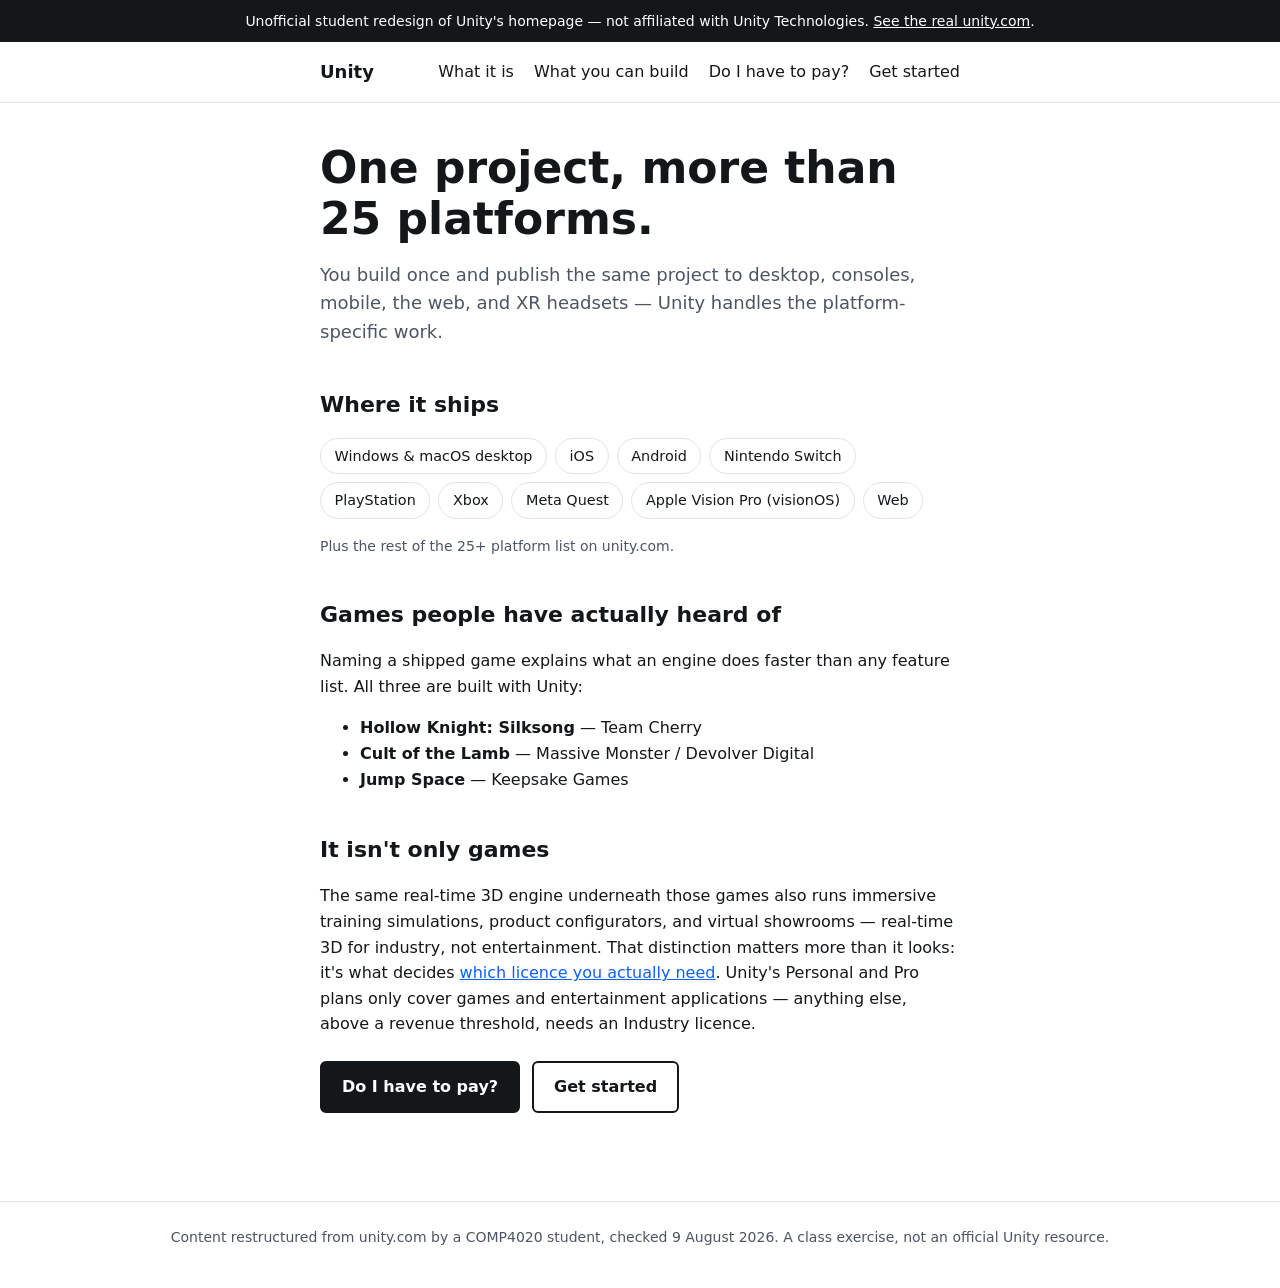
==== make.html @ 2195debd "build: make, cost, and start pages make.html — the platform list (25+, headlined rather than buried)" ====
<!doctype html>
<html lang="en-AU">
  <head>
    <meta charset="UTF-8" />
    <meta name="viewport" content="width=device-width, initial-scale=1.0" />
    <title>What you can build with Unity — an unofficial redesign</title>
    <link rel="stylesheet" href="./styles.css" />
  </head>
  <body>
    <p class="disclaimer">
      Unofficial student redesign of Unity's homepage — not affiliated with
      Unity Technologies. <a href="https://unity.com/">See the real unity.com</a>.
    </p>
    <header>
      <nav aria-label="Primary">
        <a class="brand" href="./">Unity</a>
        <a href="./">What it is</a>
        <a href="./make.html">What you can build</a>
        <a href="./cost.html">Do I have to pay?</a>
        <a href="./start.html">Get started</a>
      </nav>
    </header>
    <main>
      <h1>One project, more than 25 platforms.</h1>
      <p class="lede">
        You build once and publish the same project to desktop, consoles,
        mobile, the web, and XR headsets — Unity handles the platform-specific
        work.
      </p>

      <h2>Where it ships</h2>
      <ul class="platform-list">
        <li>Windows &amp; macOS desktop</li>
        <li>iOS</li>
        <li>Android</li>
        <li>Nintendo Switch</li>
        <li>PlayStation</li>
        <li>Xbox</li>
        <li>Meta Quest</li>
        <li>Apple Vision Pro (visionOS)</li>
        <li>Web</li>
      </ul>
      <p class="note">Plus the rest of the 25+ platform list on unity.com.</p>

      <h2>Games people have actually heard of</h2>
      <p>
        Naming a shipped game explains what an engine does faster than any
        feature list. All three are built with Unity:
      </p>
      <ul>
        <li><strong>Hollow Knight: Silksong</strong> — Team Cherry</li>
        <li><strong>Cult of the Lamb</strong> — Massive Monster / Devolver Digital</li>
        <li><strong>Jump Space</strong> — Keepsake Games</li>
      </ul>

      <h2>It isn't only games</h2>
      <p>
        The same real-time 3D engine underneath those games also runs
        immersive training simulations, product configurators, and virtual
        showrooms — real-time 3D for industry, not entertainment. That
        distinction matters more than it looks: it's what decides
        <a href="./cost.html">which licence you actually need</a>. Unity's
        Personal and Pro plans only cover games and entertainment
        applications — anything else, above a revenue threshold, needs an
        Industry licence.
      </p>

      <div class="actions">
        <a class="button button-primary" href="./cost.html"
          >Do I have to pay?</a
        >
        <a class="button button-secondary" href="./start.html"
          >Get started</a
        >
      </div>
    </main>
    <footer>
      <p>
        Content restructured from unity.com by a COMP4020 student, checked 9
        August 2026. A class exercise, not an official Unity resource.
      </p>
    </footer>
  </body>
</html>
---- styles.css ----
:root {
  --ink: #14171a;
  --muted: #4b5563;
  --paper: #fff;
  --line: #e2e4e8;
  --accent: #0b5fff;
  --accent-ink: #fff;
  --warn-bg: #fff7e6;
  --warn-border: #e8b23d;
  --max-width: 42rem;
}

* {
  box-sizing: border-box;
}

body {
  margin: 0;
  font-family:
    system-ui,
    -apple-system,
    "Segoe UI",
    sans-serif;
  line-height: 1.6;
  color: var(--ink);
  background: var(--paper);
}

a {
  color: var(--accent);
}

.disclaimer {
  margin: 0;
  padding: 0.6rem 1rem;
  background: var(--ink);
  color: var(--paper);
  font-size: 0.875rem;
  text-align: center;
}

.disclaimer a {
  color: var(--paper);
}

header {
  border-bottom: 1px solid var(--line);
}

nav[aria-label="Primary"] {
  max-width: var(--max-width);
  margin: 0 auto;
  padding: 1rem;
  display: flex;
  flex-wrap: wrap;
  align-items: center;
  gap: 0.5rem 1.25rem;
}

nav[aria-label="Primary"] a {
  color: var(--ink);
  text-decoration: none;
  font-weight: 500;
}

nav[aria-label="Primary"] a:hover {
  text-decoration: underline;
}

nav[aria-label="Primary"] a.brand {
  font-weight: 700;
  font-size: 1.125rem;
  margin-right: auto;
}

main {
  max-width: var(--max-width);
  margin: 0 auto;
  padding: 2.5rem 1rem 4rem;
}

h1 {
  font-size: clamp(1.75rem, 1.1rem + 3vw, 2.75rem);
  line-height: 1.15;
  margin: 0 0 1rem;
}

h2 {
  font-size: 1.375rem;
  margin: 2.5rem 0 1rem;
}

h3 {
  font-size: 1.125rem;
  margin: 0 0 0.5rem;
}

p {
  margin: 0 0 1rem;
}

.lede {
  font-size: 1.125rem;
  color: var(--muted);
}

.quick-facts {
  display: flex;
  flex-wrap: wrap;
  gap: 1.5rem;
  margin: 1.5rem 0;
  padding: 1rem 0;
  border-top: 1px solid var(--line);
  border-bottom: 1px solid var(--line);
}

.quick-facts dt {
  font-size: 0.8rem;
  text-transform: uppercase;
  letter-spacing: 0.05em;
  color: var(--muted);
  margin: 0 0 0.25rem;
}

.quick-facts dd {
  margin: 0;
  font-weight: 700;
  font-size: 1.0625rem;
}

.actions {
  display: flex;
  flex-wrap: wrap;
  gap: 0.75rem;
  margin: 1.5rem 0;
}

.button {
  display: inline-block;
  padding: 0.7rem 1.25rem;
  border-radius: 0.375rem;
  font-weight: 600;
  text-decoration: none;
  border: 2px solid var(--ink);
}

.button-primary {
  background: var(--ink);
  color: var(--accent-ink);
}

.button-secondary {
  background: transparent;
  color: var(--ink);
}

.button:hover {
  opacity: 0.85;
}

.note {
  font-size: 0.875rem;
  color: var(--muted);
}

.platform-list {
  list-style: none;
  margin: 0 0 1rem;
  padding: 0;
  display: flex;
  flex-wrap: wrap;
  gap: 0.5rem;
}

.platform-list li {
  border: 1px solid var(--line);
  border-radius: 999px;
  padding: 0.35rem 0.85rem;
  font-size: 0.9rem;
}

.tiers {
  display: grid;
  grid-template-columns: repeat(auto-fit, minmax(220px, 1fr));
  gap: 1rem;
  margin: 1.5rem 0;
}

.tier {
  border: 1px solid var(--line);
  border-radius: 0.5rem;
  padding: 1.25rem;
}

.tier .price {
  font-size: 1.375rem;
  font-weight: 700;
  margin: 0 0 0.5rem;
}

.callouts {
  margin: 1.5rem 0;
  padding-left: 1.25rem;
}

.callouts li {
  margin-bottom: 1rem;
}

.callout-box {
  background: var(--warn-bg);
  border: 1px solid var(--warn-border);
  border-radius: 0.5rem;
  padding: 1rem 1.25rem;
  margin: 1.5rem 0;
}

.steps {
  padding-left: 1.25rem;
}

.steps li {
  margin-bottom: 1rem;
}

footer {
  border-top: 1px solid var(--line);
  padding: 1.5rem 1rem;
  text-align: center;
  color: var(--muted);
  font-size: 0.875rem;
}
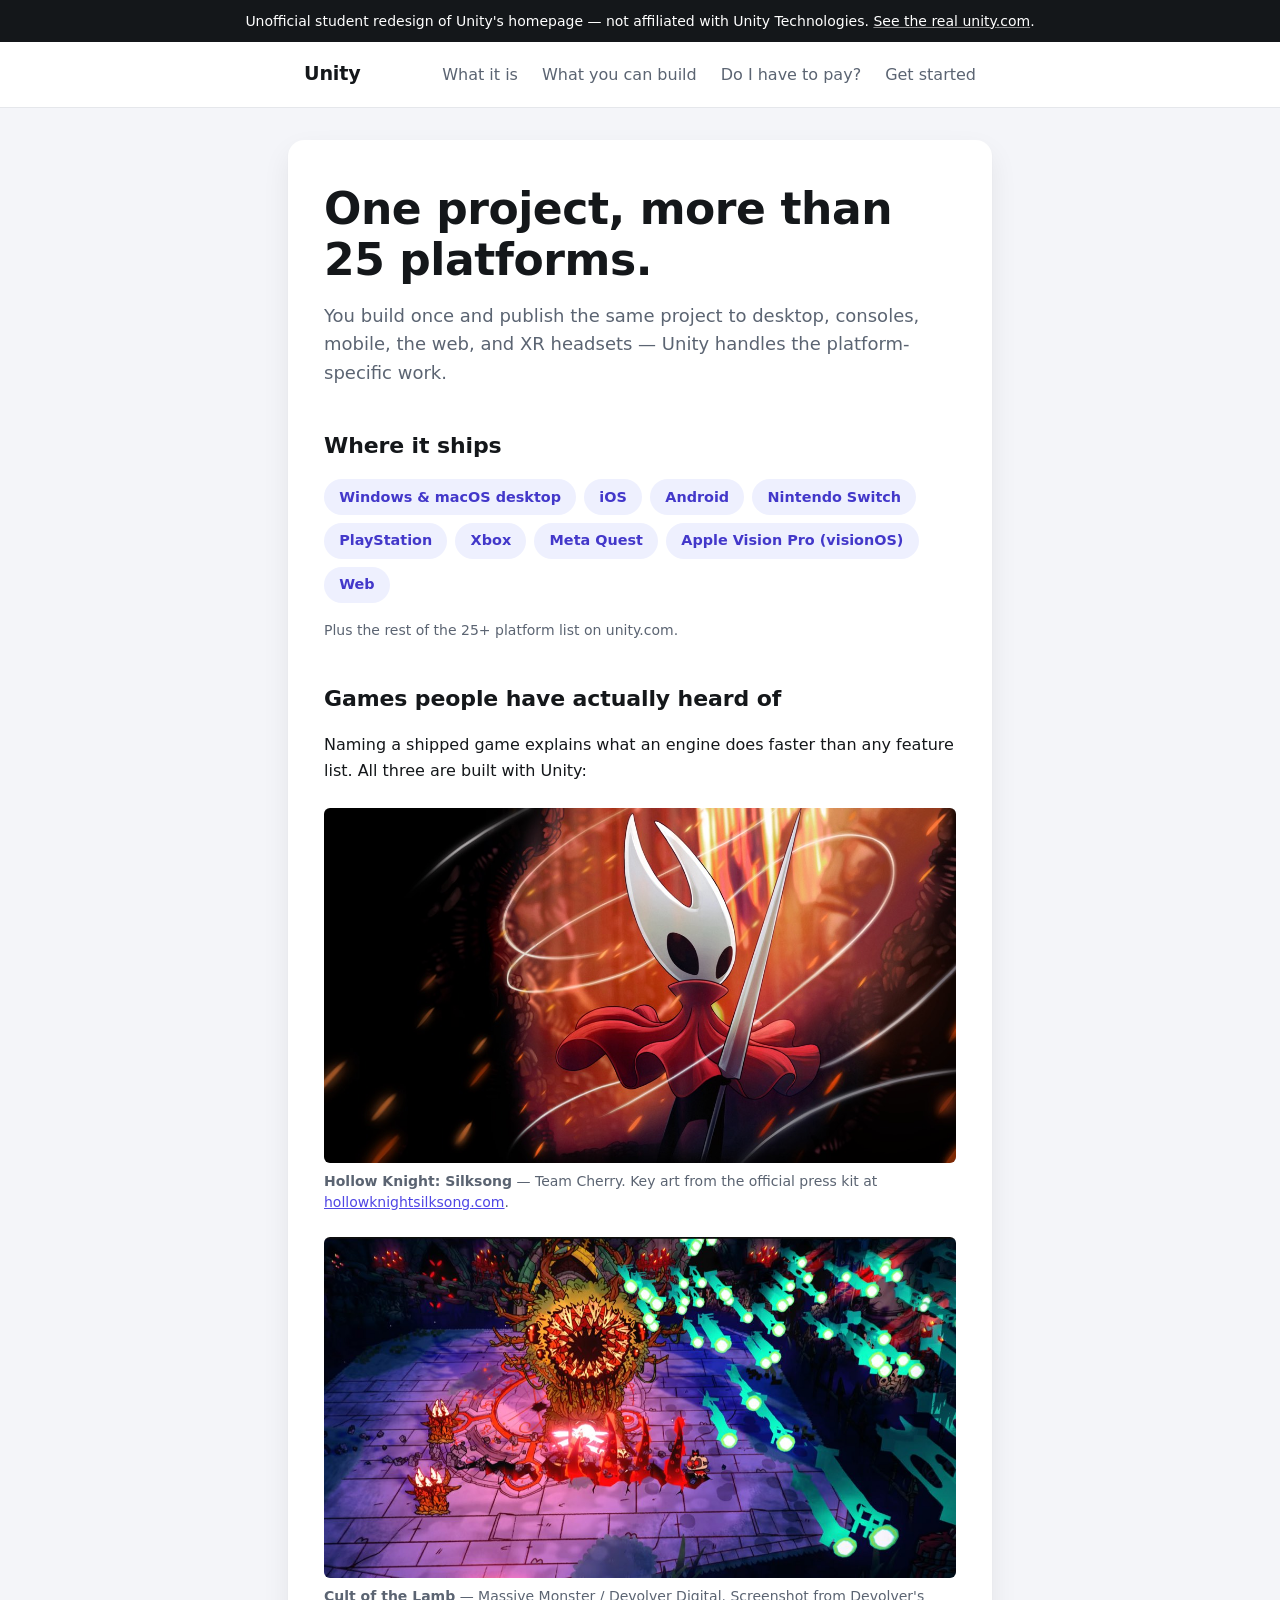
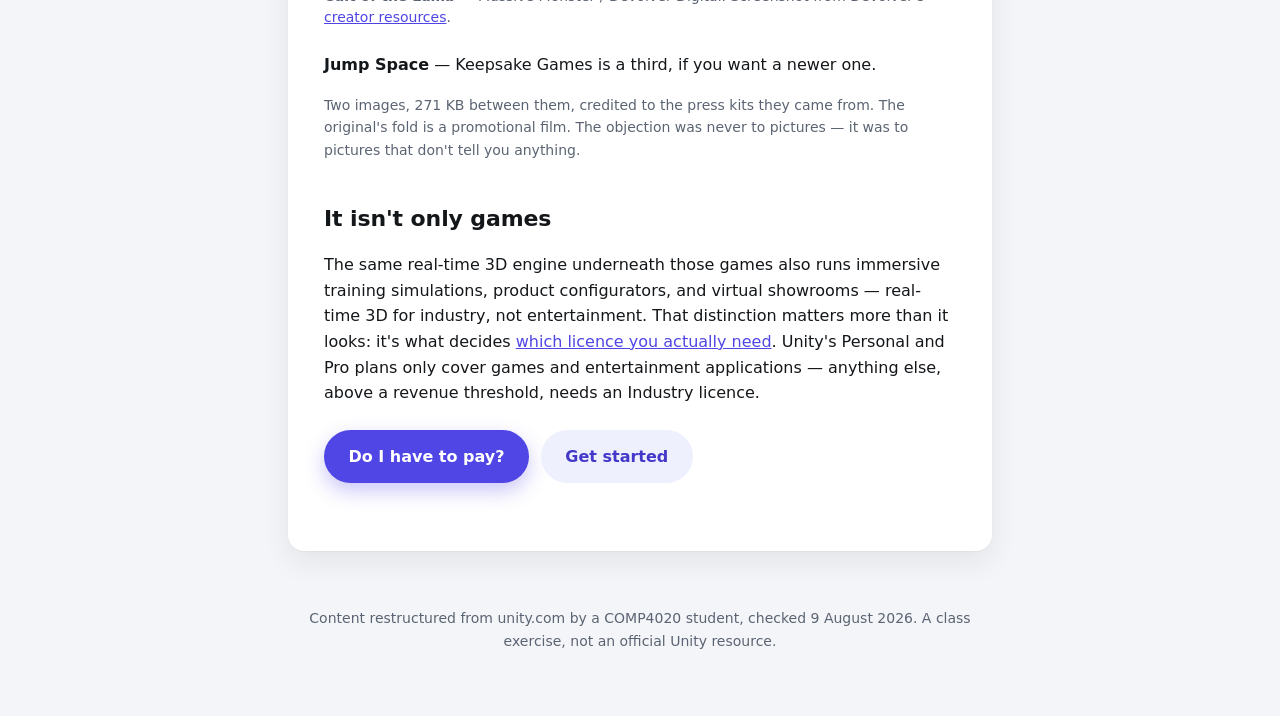
==== commit c629ab6b: "feat: add credited screenshots for Silksong and Cult of the Lamb on make page" ====
--- a/make.html
+++ b/make.html
@@ -47,11 +47,43 @@
         Naming a shipped game explains what an engine does faster than any
         feature list. All three are built with Unity:
       </p>
-      <ul>
-        <li><strong>Hollow Knight: Silksong</strong> — Team Cherry</li>
-        <li><strong>Cult of the Lamb</strong> — Massive Monster / Devolver Digital</li>
-        <li><strong>Jump Space</strong> — Keepsake Games</li>
-      </ul>
+      <figure class="shot">
+        <img
+          src="./images/silksong.jpg"
+          width="1200"
+          height="675"
+          alt="Hornet, a small white-masked figure in a red cloak, holding a needle-like weapon against a burning orange background."
+        />
+        <figcaption>
+          <strong>Hollow Knight: Silksong</strong> — Team Cherry. Key art from
+          the official press kit at
+          <a href="https://hollowknightsilksong.com/">hollowknightsilksong.com</a>.
+        </figcaption>
+      </figure>
+
+      <figure class="shot">
+        <img
+          src="./images/cult-of-the-lamb.jpg"
+          width="1200"
+          height="648"
+          alt="A boss fight: a large red-and-gold eye creature above a tiled arena, firing a spread of glowing teal projectiles at a small player character."
+        />
+        <figcaption>
+          <strong>Cult of the Lamb</strong> — Massive Monster / Devolver
+          Digital. Screenshot from Devolver's
+          <a href="https://influencers.devolverdigital.com/cult-of-the-lamb"
+            >creator resources</a
+          >.
+        </figcaption>
+      </figure>
+
+      <p><strong>Jump Space</strong> — Keepsake Games is a third, if you want a newer one.</p>
+
+      <p class="note">
+        Two images, 271 KB between them, credited to the press kits they came
+        from. The original's fold is a promotional film. The objection was never
+        to pictures — it was to pictures that don't tell you anything.
+      </p>
 
       <h2>It isn't only games</h2>
       <p>
--- a/styles.css
+++ b/styles.css
@@ -1,13 +1,18 @@
 :root {
   --ink: #14171a;
-  --muted: #4b5563;
+  --muted: #5b6472;
   --paper: #fff;
-  --line: #e2e4e8;
-  --accent: #0b5fff;
+  --canvas: #f4f5f9;
+  --line: #e5e7eb;
+  --accent: #4f46e5;
+  --accent-dark: #4338ca;
   --accent-ink: #fff;
-  --warn-bg: #fff7e6;
+  --accent-soft: #eef0fe;
+  --warn-bg: #fff8e8;
   --warn-border: #e8b23d;
-  --max-width: 42rem;
+  --radius: 1rem;
+  --max-width: 44rem;
+  --shadow: 0 1px 2px rgb(20 23 26 / 4%), 0 12px 28px rgb(20 23 26 / 7%);
 }
 
 * {
@@ -23,7 +28,7 @@
     sans-serif;
   line-height: 1.6;
   color: var(--ink);
-  background: var(--paper);
+  background: var(--canvas);
 }
 
 a {
@@ -41,53 +46,66 @@
 
 .disclaimer a {
   color: var(--paper);
+  text-decoration-color: rgb(255 255 255 / 50%);
 }
 
 header {
+  background: var(--paper);
   border-bottom: 1px solid var(--line);
 }
 
 nav[aria-label="Primary"] {
   max-width: var(--max-width);
   margin: 0 auto;
-  padding: 1rem;
+  padding: 1.1rem 1rem;
   display: flex;
   flex-wrap: wrap;
   align-items: center;
-  gap: 0.5rem 1.25rem;
+  gap: 0.5rem 1.5rem;
 }
 
 nav[aria-label="Primary"] a {
-  color: var(--ink);
+  color: var(--muted);
   text-decoration: none;
   font-weight: 500;
 }
 
 nav[aria-label="Primary"] a:hover {
-  text-decoration: underline;
+  color: var(--accent);
 }
 
 nav[aria-label="Primary"] a.brand {
-  font-weight: 700;
-  font-size: 1.125rem;
+  color: var(--ink);
+  font-weight: 800;
+  font-size: 1.2rem;
   margin-right: auto;
+  letter-spacing: -0.01em;
+}
+
+nav[aria-label="Primary"] a.brand:hover {
+  color: var(--accent);
 }
 
 main {
   max-width: var(--max-width);
-  margin: 0 auto;
-  padding: 2.5rem 1rem 4rem;
+  margin: 2rem auto;
+  padding: 2.75rem 2.25rem;
+  background: var(--paper);
+  border-radius: var(--radius);
+  box-shadow: var(--shadow);
 }
 
 h1 {
   font-size: clamp(1.75rem, 1.1rem + 3vw, 2.75rem);
   line-height: 1.15;
+  letter-spacing: -0.01em;
   margin: 0 0 1rem;
 }
 
 h2 {
   font-size: 1.375rem;
   margin: 2.5rem 0 1rem;
+  letter-spacing: -0.005em;
 }
 
 h3 {
@@ -109,9 +127,9 @@
   flex-wrap: wrap;
   gap: 1.5rem;
   margin: 1.5rem 0;
-  padding: 1rem 0;
-  border-top: 1px solid var(--line);
-  border-bottom: 1px solid var(--line);
+  padding: 1.1rem 1.35rem;
+  background: var(--accent-soft);
+  border-radius: 0.75rem;
 }
 
 .quick-facts dt {
@@ -126,6 +144,7 @@
   margin: 0;
   font-weight: 700;
   font-size: 1.0625rem;
+  color: var(--accent-dark);
 }
 
 .actions {
@@ -137,25 +156,31 @@
 
 .button {
   display: inline-block;
-  padding: 0.7rem 1.25rem;
-  border-radius: 0.375rem;
+  padding: 0.75rem 1.4rem;
+  border-radius: 999px;
   font-weight: 600;
   text-decoration: none;
-  border: 2px solid var(--ink);
+  border: 2px solid transparent;
+  transition: transform 0.15s ease, box-shadow 0.15s ease;
 }
 
 .button-primary {
-  background: var(--ink);
+  background: var(--accent);
   color: var(--accent-ink);
+  box-shadow: 0 8px 20px rgb(79 70 229 / 30%);
 }
 
 .button-secondary {
-  background: transparent;
-  color: var(--ink);
+  background: var(--accent-soft);
+  color: var(--accent-dark);
 }
 
 .button:hover {
-  opacity: 0.85;
+  transform: translateY(-1px);
+}
+
+.button-primary:hover {
+  background: var(--accent-dark);
 }
 
 .note {
@@ -173,29 +198,87 @@
 }
 
 .platform-list li {
+  background: var(--accent-soft);
+  color: var(--accent-dark);
+  border-radius: 999px;
+  padding: 0.4rem 0.95rem;
+  font-size: 0.9rem;
+  font-weight: 600;
+}
+
+.editor-diagram {
+  display: grid;
+  grid-template-columns: 1fr 2fr 1fr;
+  grid-template-areas: "hierarchy scene inspector" "project project project";
+  gap: 0.75rem;
+  margin: 1.5rem 0;
+}
+
+.panel {
   border: 1px solid var(--line);
-  border-radius: 999px;
-  padding: 0.35rem 0.85rem;
-  font-size: 0.9rem;
+  border-radius: 0.5rem;
+  padding: 1rem;
+  background: var(--canvas);
+}
+
+.panel-label {
+  margin: 0 0 0.35rem;
+  font-weight: 700;
+  font-size: 0.85rem;
+  text-transform: uppercase;
+  letter-spacing: 0.04em;
+}
+
+.panel-desc {
+  margin: 0;
+  font-size: 0.875rem;
+  color: var(--muted);
+}
+
+.panel-hierarchy {
+  grid-area: hierarchy;
+}
+
+.panel-scene {
+  grid-area: scene;
+}
+
+.panel-inspector {
+  grid-area: inspector;
+}
+
+.panel-project {
+  grid-area: project;
+}
+
+@media (width <= 640px) {
+  .editor-diagram {
+    grid-template-columns: 1fr;
+    grid-template-areas: "hierarchy" "scene" "inspector" "project";
+  }
 }
 
 .tiers {
   display: grid;
   grid-template-columns: repeat(auto-fit, minmax(220px, 1fr));
-  gap: 1rem;
+  gap: 1.1rem;
   margin: 1.5rem 0;
 }
 
 .tier {
   border: 1px solid var(--line);
-  border-radius: 0.5rem;
-  padding: 1.25rem;
+  border-top: 3px solid var(--accent);
+  border-radius: 0.75rem;
+  padding: 1.35rem;
+  background: var(--paper);
+  box-shadow: var(--shadow);
 }
 
 .tier .price {
   font-size: 1.375rem;
   font-weight: 700;
   margin: 0 0 0.5rem;
+  color: var(--accent-dark);
 }
 
 .callouts {
@@ -209,7 +292,7 @@
 
 .callout-box {
   background: var(--warn-bg);
-  border: 1px solid var(--warn-border);
+  border-left: 4px solid var(--warn-border);
   border-radius: 0.5rem;
   padding: 1rem 1.25rem;
   margin: 1.5rem 0;
@@ -224,9 +307,28 @@
 }
 
 footer {
-  border-top: 1px solid var(--line);
-  padding: 1.5rem 1rem;
+  max-width: var(--max-width);
+  margin: 0 auto;
+  padding: 1.5rem 1rem 3rem;
   text-align: center;
   color: var(--muted);
   font-size: 0.875rem;
 }
+
+.shot {
+  margin: 1.5rem 0;
+}
+
+.shot img {
+  display: block;
+  width: 100%;
+  height: auto;
+  border-radius: 6px;
+}
+
+.shot figcaption {
+  margin-top: 0.5rem;
+  color: var(--muted);
+  font-size: 0.875rem;
+  line-height: 1.5;
+}
